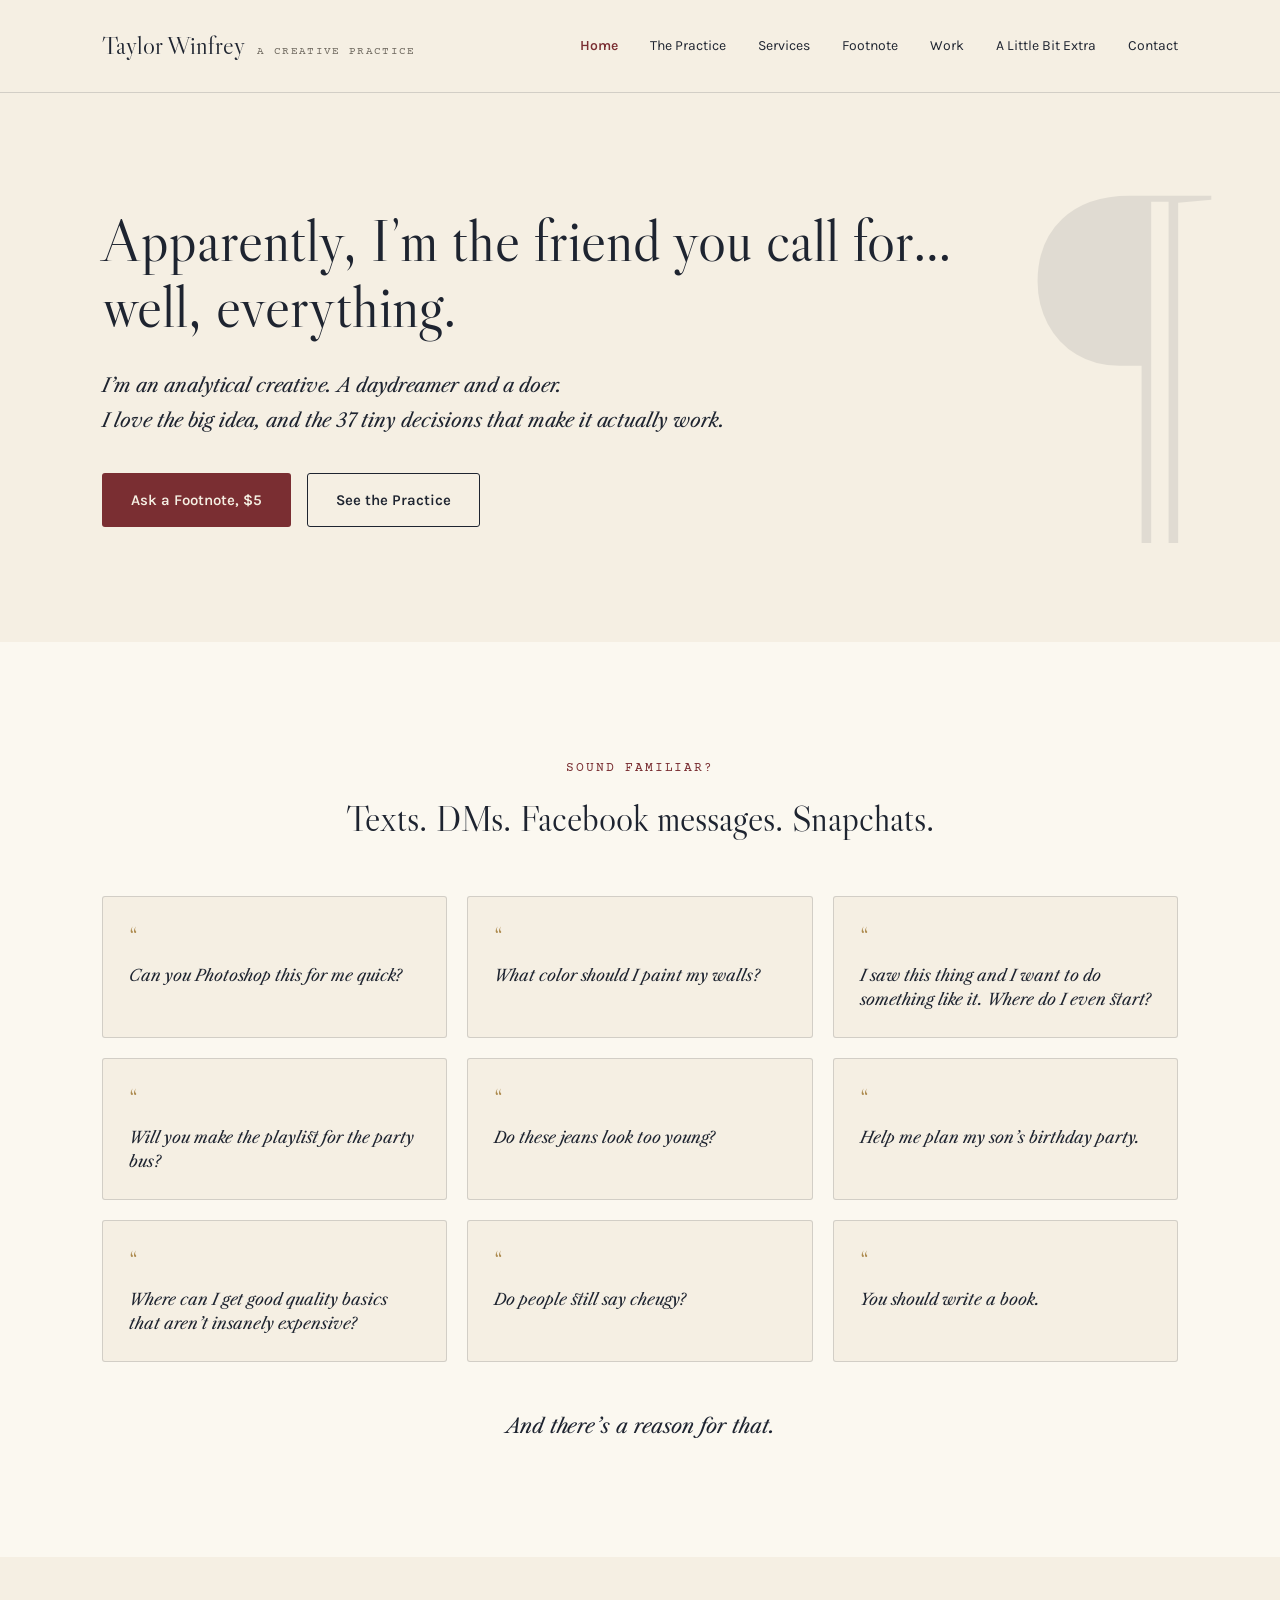
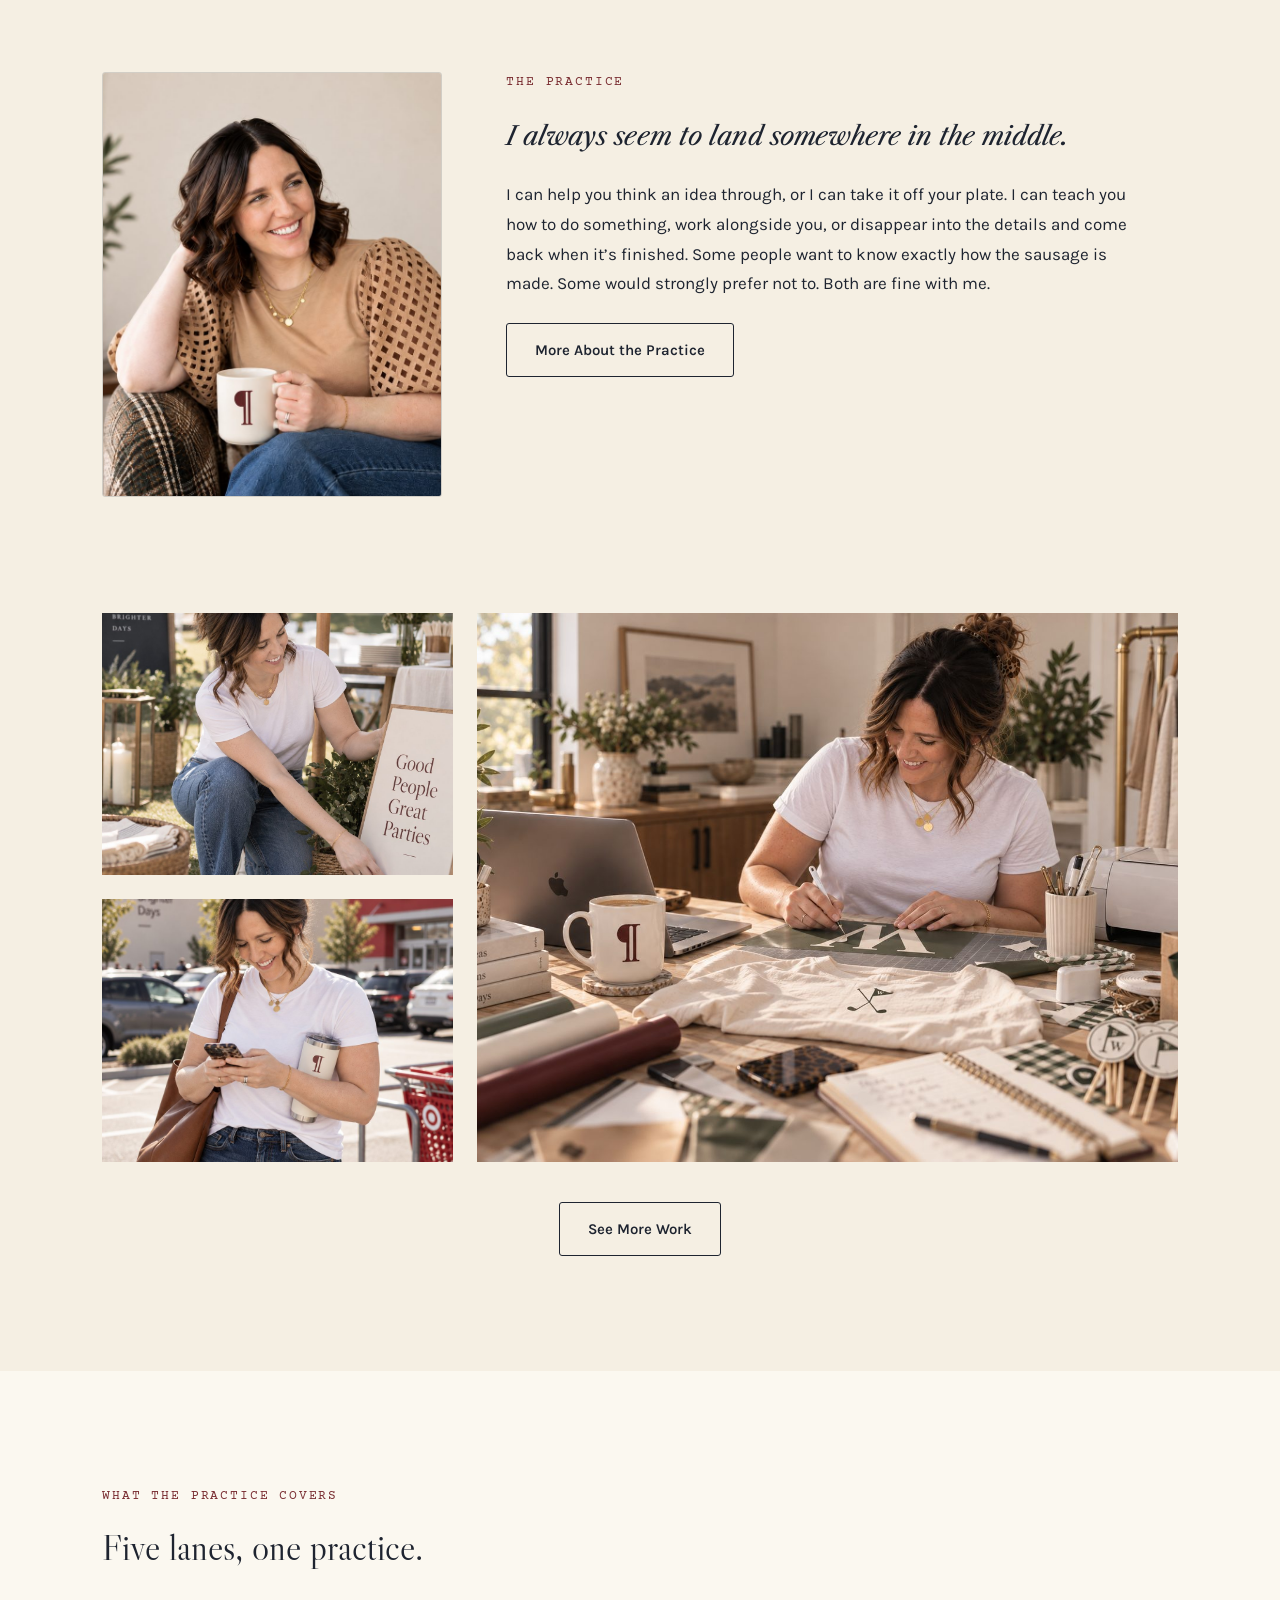
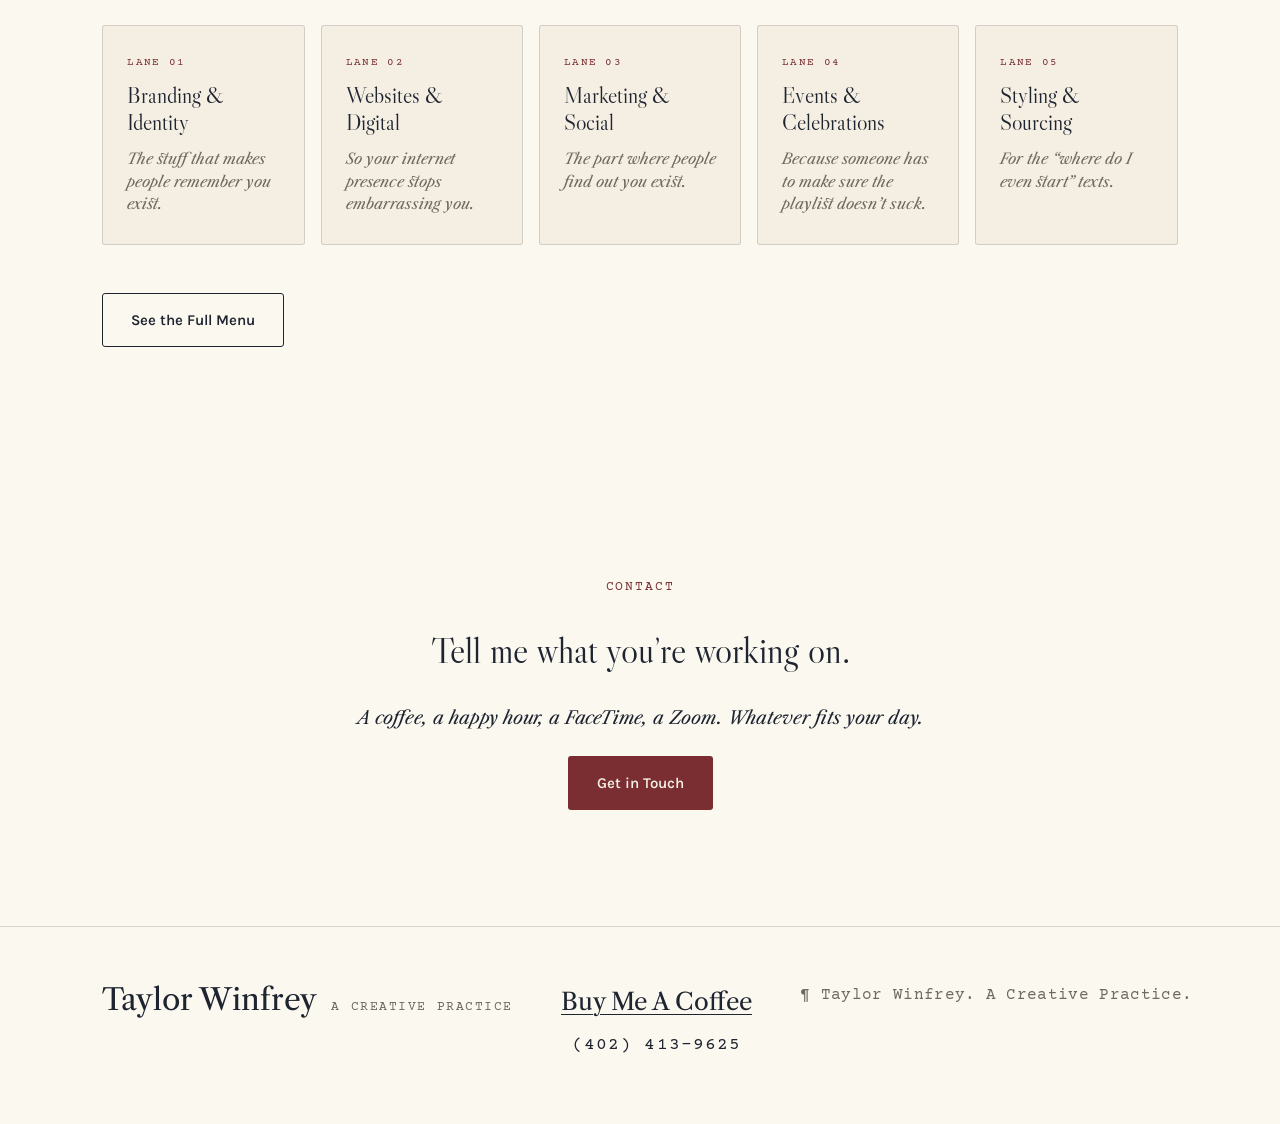
==== index.html @ 97f4c5b9 "SEO: titles, descriptions, canonical and share tags, business schema, sitemap and robots Co-Authored" ====
<!doctype html>
<html lang="en">
<head>
  <meta charset="utf-8">
  <meta name="viewport" content="width=device-width, initial-scale=1">
  <title>Taylor Winfrey | Branding, Marketing &amp; Events in Lincoln, NE</title>
  <meta name="description" content="Taylor Winfrey is an analytical creative in Lincoln, Nebraska. Branding, websites, marketing, social media, event planning and styling, all under one creative practice.">
  <link rel="canonical" href="https://taylorwinfrey.com/">
  <meta property="og:type" content="website">
  <meta property="og:site_name" content="Taylor Winfrey">
  <meta property="og:title" content="Taylor Winfrey | A Creative Practice">
  <meta property="og:description" content="Taylor Winfrey is an analytical creative in Lincoln, Nebraska. Branding, websites, marketing, social media, event planning and styling, all under one creative practice.">
  <meta property="og:url" content="https://taylorwinfrey.com/">
  <meta property="og:image" content="https://taylorwinfrey.com/images/share.jpg">
  <meta property="og:image:width" content="1200">
  <meta property="og:image:height" content="630">
  <meta name="twitter:card" content="summary_large_image">
  <script type="application/ld+json">
{
    "@context": "https://schema.org",
    "@graph": [
      {
        "@type": "ProfessionalService",
        "@id": "https://taylorwinfrey.com/#business",
        "name": "Taylor Winfrey, A Creative Practice",
        "url": "https://taylorwinfrey.com/",
        "image": "https://taylorwinfrey.com/images/share.jpg",
        "logo": "https://taylorwinfrey.com/favicon.svg",
        "telephone": "+1-402-413-9625",
        "email": "taylorwinfreycreativepractice@gmail.com",
        "priceRange": "$$",
        "description": "Branding, websites, marketing, social media, event planning and styling in Lincoln, Nebraska.",
        "address": {
          "@type": "PostalAddress",
          "addressLocality": "Lincoln",
          "addressRegion": "NE",
          "addressCountry": "US"
        },
        "areaServed": [
          {
            "@type": "City",
            "name": "Lincoln, NE"
          },
          {
            "@type": "State",
            "name": "Nebraska"
          }
        ],
        "founder": {
          "@id": "https://taylorwinfrey.com/#taylor"
        },
        "knowsAbout": [
          "Branding",
          "Brand strategy",
          "Logo design",
          "Web design",
          "Social media marketing",
          "Marketing consulting",
          "Event planning",
          "Event styling",
          "Tablescapes"
        ]
      },
      {
        "@type": "Person",
        "@id": "https://taylorwinfrey.com/#taylor",
        "name": "Taylor Winfrey",
        "url": "https://taylorwinfrey.com/",
        "image": "https://taylorwinfrey.com/images/portrait.jpg",
        "jobTitle": "Creative and marketing consultant",
        "worksFor": {
          "@id": "https://taylorwinfrey.com/#business"
        },
        "address": {
          "@type": "PostalAddress",
          "addressLocality": "Lincoln",
          "addressRegion": "NE",
          "addressCountry": "US"
        },
        "sameAs": []
      },
      {
        "@type": "WebSite",
        "@id": "https://taylorwinfrey.com/#site",
        "url": "https://taylorwinfrey.com/",
        "name": "Taylor Winfrey",
        "publisher": {
          "@id": "https://taylorwinfrey.com/#business"
        }
      }
    ]
  }
  </script>
  <link rel="icon" href="favicon.svg" type="image/svg+xml">
  <link rel="preconnect" href="https://fonts.googleapis.com">
  <link rel="preconnect" href="https://fonts.gstatic.com" crossorigin>
  <link rel="stylesheet" href="https://fonts.googleapis.com/css2?family=Libre+Caslon+Display&family=Libre+Caslon+Text:ital,wght@0,400;0,700;1,400&family=Karla:wght@400;500;600;700&family=Courier+Prime:ital,wght@0,400;0,700&display=swap">
  <link rel="stylesheet" href="styles.css?v=202610151559">
</head>
<body>
<div class="wrap">

  <nav class="nav" aria-label="Main">
    <a href="index.html" class="brand">
      <span class="brand__name">Taylor Winfrey</span>
      <span class="brand__tag">A Creative Practice</span>
    </a>
    <div class="nav__links">
      <a href="index.html" aria-current="page">Home</a>
      <a href="practice.html">The Practice</a>
      <a href="services.html">Services</a>
      <a href="footnote.html">Footnote</a>
      <a href="work.html">Work</a>
      <a href="extras.html">A Little Bit Extra</a>
      <a href="contact.html">Contact</a>
    </div>
  </nav>

  <main>

    <!-- Hero -->
    <section class="section has-mark home-hero">
      <div class="mark home-hero__mark" aria-hidden="true">&para;</div>
      <div class="hero__copy stack gap-28">
        <h1>Apparently, I&rsquo;m the friend you call for&hellip; well, everything.</h1>
        <p class="lede-italic">I&rsquo;m an analytical creative. A daydreamer and a doer.<br>I love the big idea, and the 37 tiny decisions that make it actually work.</p>
        <div class="btn-row" style="margin-top: 8px;">
          <a href="footnote.html" class="btn btn--oxblood">Ask a Footnote, $5</a>
          <a href="practice.html" class="btn btn--outline">See the Practice</a>
        </div>
      </div>
    </section>

    <!-- Sound familiar -->
    <section id="familiar" class="section section--card stack gap-48">
      <div class="stack gap-12 center">
        <p class="eyebrow">Sound Familiar?</p>
        <h2 style="font-size: clamp(28px, 3vw, 36px);">Texts. DMs. Facebook messages. Snapchats.</h2>
      </div>
      <div class="quotes">
        <div class="quote"><div class="quote__mark" aria-hidden="true">&ldquo;</div><p>Can you Photoshop this for me quick?</p></div>
        <div class="quote"><div class="quote__mark" aria-hidden="true">&ldquo;</div><p>What color should I paint my walls?</p></div>
        <div class="quote"><div class="quote__mark" aria-hidden="true">&ldquo;</div><p>I saw this thing and I want to do something like it. Where do I even start?</p></div>
        <div class="quote"><div class="quote__mark" aria-hidden="true">&ldquo;</div><p>Will you make the playlist for the party bus?</p></div>
        <div class="quote"><div class="quote__mark" aria-hidden="true">&ldquo;</div><p>Do these jeans look too young?</p></div>
        <div class="quote"><div class="quote__mark" aria-hidden="true">&ldquo;</div><p>Help me plan my son&rsquo;s birthday party.</p></div>
        <div class="quote"><div class="quote__mark" aria-hidden="true">&ldquo;</div><p>Where can I get good quality basics that aren&rsquo;t insanely expensive?</p></div>
        <div class="quote"><div class="quote__mark" aria-hidden="true">&ldquo;</div><p>Do people still say cheugy?</p></div>
        <div class="quote"><div class="quote__mark" aria-hidden="true">&ldquo;</div><p>You should write a book.</p></div>
      </div>
      <p class="lede-italic" style="text-align: center; font-size: 20px;">And there&rsquo;s a reason for that.</p>
    </section>

    <!-- The Practice teaser -->
    <section id="practice" class="section split">
      <div class="frame frame--portrait">
        <img src="images/portrait.jpg" alt="Taylor Winfrey" width="900" height="900">
      </div>
      <div class="stack gap-24" style="max-width: 640px;">
        <p class="eyebrow">The Practice</p>
        <p class="lede-italic" style="font-size: 26px; line-height: 1.5;">I always seem to land somewhere in the middle.</p>
        <p class="body-copy">I can help you think an idea through, or I can take it off your plate. I can teach you how to do something, work alongside you, or disappear into the details and come back when it&rsquo;s finished. Some people want to know exactly how the sausage is made. Some would strongly prefer not to. Both are fine with me.</p>
        <div class="btn-row"><a href="practice.html" class="btn btn--outline">More About the Practice</a></div>
      </div>
    </section>

    <!-- Photo collage -->
    <section class="section collage-wrap" style="padding-top: 0;">
      <div class="collage">
        <div class="frame collage__a"><img src="images/work-outdoor.jpg" alt="Taylor setting up an outdoor event sign" loading="lazy"></div>
        <div class="frame collage__b"><img src="images/hero.jpg" alt="Taylor texting, tumbler in hand" loading="lazy"></div>
        <div class="frame collage__c"><img src="images/work-merch.jpg" alt="Taylor designing custom apparel at her desk" loading="lazy"></div>
      </div>
      <div class="btn-row" style="justify-content: center;"><a href="work.html" class="btn btn--outline">See More Work</a></div>
    </section>

    <!-- Services lanes -->
    <section id="services" class="section section--card stack gap-48">
      <div class="stack gap-12">
        <p class="eyebrow">What the Practice Covers</p>
        <h2 style="font-size: clamp(28px, 3vw, 36px);">Five lanes, one practice.</h2>
      </div>
      <div class="lanes lanes--five">
        <a href="services.html" class="lane lane--link">
          <p class="lane__label">Lane 01</p>
          <h3>Branding &amp; Identity</h3>
          <p class="lane__tag">The stuff that makes people remember you exist.</p>
        </a>
        <a href="services.html" class="lane lane--link">
          <p class="lane__label">Lane 02</p>
          <h3>Websites &amp; Digital</h3>
          <p class="lane__tag">So your internet presence stops embarrassing you.</p>
        </a>
        <a href="services.html" class="lane lane--link">
          <p class="lane__label">Lane 03</p>
          <h3>Marketing &amp; Social</h3>
          <p class="lane__tag">The part where people find out you exist.</p>
        </a>
        <a href="services.html" class="lane lane--link">
          <p class="lane__label">Lane 04</p>
          <h3>Events &amp; Celebrations</h3>
          <p class="lane__tag">Because someone has to make sure the playlist doesn&rsquo;t suck.</p>
        </a>
        <a href="services.html" class="lane lane--link">
          <p class="lane__label">Lane 05</p>
          <h3>Styling &amp; Sourcing</h3>
          <p class="lane__tag">For the &ldquo;where do I even start&rdquo; texts.</p>
        </a>
      </div>
      <div class="btn-row"><a href="services.html" class="btn btn--outline">See the Full Menu</a></div>
    </section>

    <!-- Contact teaser -->
    <section id="contact" class="section section--card stack gap-24 center">
      <p class="eyebrow">Contact</p>
      <h2 style="font-size: clamp(28px, 3vw, 36px);">Tell me what you&rsquo;re working on.</h2>
      <p class="lede-italic" style="font-size: 18px;">A coffee, a happy hour, a FaceTime, a Zoom. Whatever fits your day.</p>
      <div class="btn-row" style="justify-content: center;"><a href="contact.html" class="btn btn--oxblood">Get in Touch</a></div>
    </section>

  </main>

  <footer class="footer">
    <div class="footer__brand">
      <span class="footer__name">Taylor Winfrey</span>
      <span class="footer__tag">A Creative Practice</span>
    </div>
    <div class="footer__links">
      <a href="https://buymeacoffee.com/twinfrey" target="_blank" rel="noopener" class="footer__coffee">Buy Me A Coffee</a>
      <a href="tel:+14024139625" class="footer__phone">(402) 413-9625</a>
    </div>
    <p class="footer__colophon">&para; Taylor Winfrey. A Creative Practice.</p>
  </footer>

</div>
</body>
</html>
---- styles.css ----
/* Taylor Winfrey, A Creative Practice
   Shared styles for every page. Change a color or font here and it updates site wide. */

:root {
  --paper: #F5EFE3;
  --card: #FBF8F0;
  --ink: #1E2430;
  --oxblood: #7A2E32;
  --oxblood-deep: #5E2226;
  --brass: #AD8A4E;
  --bottle: #3E5A46;
  --taupe: #6F695F;           /* darkened from #8A8377 so small text passes contrast */
  --rule: rgba(30, 36, 48, 0.16);
  --paper-soft: rgba(245, 239, 227, 0.8);

  --font-display: 'Libre Caslon Display', Georgia, 'Times New Roman', serif;
  --font-text: 'Libre Caslon Text', Georgia, serif;
  --font-sans: 'Karla', 'Segoe UI', system-ui, sans-serif;
  --font-mono: 'Courier Prime', 'Courier New', monospace;

  --gutter: clamp(20px, 8vw, 120px);
}

* { box-sizing: border-box; }

html { scroll-behavior: smooth; }

body {
  margin: 0;
  background: var(--paper);
  color: var(--ink);
  font-family: var(--font-sans);
  font-size: 17px;
  line-height: 1.6;
  -webkit-font-smoothing: antialiased;
}

img { max-width: 100%; display: block; }

a { color: inherit; text-decoration: none; }
a:focus-visible, button:focus-visible, summary:focus-visible { outline: 2px solid var(--oxblood); outline-offset: 3px; }

h1, h2, h3 { font-family: var(--font-display); font-weight: 400; margin: 0; color: var(--ink); }
p { margin: 0; }

.wrap { max-width: 1440px; margin: 0 auto; }
.section { padding: clamp(64px, 9vw, 120px) var(--gutter); }
.section--card { background: var(--card); }
.section--ink { background: var(--ink); color: var(--paper); }
.section--ink h1, .section--ink h2 { color: var(--paper); }

.eyebrow {
  font-family: var(--font-mono);
  font-size: 13px;
  letter-spacing: 0.14em;
  text-transform: uppercase;
  color: var(--oxblood);
}
.section--ink .eyebrow { color: var(--brass); }

.lede-italic { font-family: var(--font-text); font-style: italic; }

.stack { display: flex; flex-direction: column; }
.gap-12 { gap: 12px; } .gap-20 { gap: 20px; } .gap-24 { gap: 24px; } .gap-28 { gap: 28px; } .gap-40 { gap: 40px; } .gap-48 { gap: 48px; }
.center { text-align: center; align-items: center; }

/* ---------- Nav ---------- */
.nav {
  display: flex;
  align-items: center;
  justify-content: space-between;
  flex-wrap: wrap;
  gap: 16px 36px;
  padding: 26px var(--gutter);
  border-bottom: 1px solid var(--rule);
  background: var(--paper);
}
.brand { display: flex; align-items: baseline; gap: 12px; flex-wrap: wrap; }
.brand__name { font-family: var(--font-display); font-size: 25px; }
.brand__tag, .footer__tag {
  font-family: var(--font-mono);
  font-size: 11px;
  letter-spacing: 0.12em;
  text-transform: uppercase;
  color: var(--taupe);
}
.nav__links { display: flex; flex-wrap: wrap; gap: 8px 32px; }
.nav__links a { font-size: 14px; padding: 6px 0; }
.nav__links a:hover { color: var(--oxblood); }
.nav__links a[aria-current="page"], .nav__links a.is-accent { color: var(--oxblood); font-weight: 600; }

/* ---------- Buttons ---------- */
.btn {
  display: inline-flex;
  align-items: center;
  min-height: 48px;
  padding: 14px 28px;
  border-radius: 3px;
  font-family: var(--font-sans);
  font-weight: 600;
  font-size: 15px;
  border: 1px solid transparent;
  transition: background 0.15s ease, color 0.15s ease;
}
.btn--oxblood { background: var(--oxblood); color: var(--paper); }
.btn--oxblood:hover { background: var(--oxblood-deep); }
.btn--outline { border-color: var(--ink); color: var(--ink); }
.btn--outline:hover { background: var(--ink); color: var(--paper); }
.btn--brass { background: var(--brass); color: var(--ink); }
.btn--brass:hover { background: #c19d60; }
.btn-row { display: flex; gap: 16px; flex-wrap: wrap; }

/* ---------- Pilcrow watermark ---------- */
.has-mark { position: relative; overflow: hidden; }
.mark {
  position: absolute;
  font-family: var(--font-display);
  line-height: 1;
  color: var(--oxblood);
  opacity: 0.05;
  pointer-events: none;
  user-select: none;
}
.has-mark > *:not(.mark) { position: relative; }

/* ---------- Hero ---------- */
.hero { display: flex; align-items: center; gap: 72px; }
.hero__copy { max-width: 540px; flex-shrink: 0; }
.hero__copy h1 { font-size: clamp(36px, 4.6vw, 54px); line-height: 1.12; }
.hero__copy p { font-size: 18px; line-height: 1.65; }
.hero__photo { flex-grow: 1; display: flex; justify-content: center; }
.hero__photo img {
  width: 100%;
  max-width: 400px;
  height: auto;
  aspect-ratio: 4 / 5;
  object-fit: cover;
  border-radius: 4px;
  box-shadow: 0 28px 56px rgba(30, 36, 48, 0.2);
}

.page-hero { display: flex; gap: 72px; align-items: flex-start; }
.page-hero h1 { font-size: clamp(36px, 4.2vw, 50px); line-height: 1.15; }
.page-hero p.body { font-size: 18px; line-height: 1.75; }

/* ---------- Quote cards ---------- */
.quotes { display: grid; grid-template-columns: repeat(3, 1fr); gap: 20px; }
.quote {
  padding: 26px;
  background: var(--paper);
  border: 1px solid var(--rule);
  border-radius: 3px;
  display: flex;
  flex-direction: column;
  gap: 10px;
}
.quote__mark { font-family: var(--font-display); font-size: 30px; color: var(--brass); line-height: 1; }
.quote p { font-family: var(--font-text); font-style: italic; font-size: 16px; line-height: 1.5; }

/* ---------- Photo frames ---------- */
.frame { border-radius: 3px; overflow: hidden; border: 1px solid var(--rule); }
.frame img { width: 100%; height: 100%; object-fit: cover; }
.frame--portrait { width: 340px; flex-shrink: 0; aspect-ratio: 4 / 5; }

/* ---------- Two column split ---------- */
.split { display: flex; gap: 64px; align-items: flex-start; }
.split--even > * { flex: 1; }
.body-copy { font-size: 17px; line-height: 1.75; }

/* ---------- Lanes ---------- */
.lanes { display: grid; grid-template-columns: 1fr 1fr; gap: 32px; }
.lane {
  padding: 40px;
  background: var(--paper);
  border: 1px solid var(--rule);
  border-radius: 3px;
  display: flex;
  flex-direction: column;
  gap: 18px;
}
.lane__label { font-family: var(--font-mono); font-size: 11px; letter-spacing: 0.12em; text-transform: uppercase; }
.lane h3 { font-size: 27px; }
.lane ul { margin: 0; padding-left: 20px; display: flex; flex-direction: column; gap: 8px; font-size: 15px; line-height: 1.5; }
.lane__note { font-family: var(--font-mono); font-size: 12px; color: var(--taupe); margin-top: 6px; }

/* ---------- Footnote pricing ---------- */
.price-cards { display: flex; gap: 24px; flex-wrap: wrap; justify-content: center; margin-top: 12px; }
.price-card {
  width: 270px;
  padding: 30px;
  border: 1px solid rgba(245, 239, 227, 0.25);
  border-radius: 3px;
  display: flex;
  flex-direction: column;
  gap: 10px;
  text-align: left;
}
.price-card--featured { border-color: var(--brass); }
.price-card__label { font-family: var(--font-mono); font-size: 11px; letter-spacing: 0.1em; text-transform: uppercase; color: var(--brass); }
.price-card__price { font-family: var(--font-display); font-size: 38px; color: var(--paper); }
.price-card__note { font-size: 14px; line-height: 1.5; color: rgba(245, 239, 227, 0.8); }
.muted-on-ink { color: var(--paper-soft); }
.placeholder-on-ink { font-family: var(--font-mono); font-size: 11px; color: rgba(245, 239, 227, 0.55); }

/* ---------- Work grid ---------- */
.work { display: grid; grid-template-columns: repeat(2, 1fr); gap: 24px; }
.work figure { margin: 0; display: flex; flex-direction: column; gap: 12px; }
.work .frame { aspect-ratio: 4 / 3; }
.work figcaption { font-family: var(--font-text); font-style: italic; font-size: 16px; }

/* ---------- Contact ---------- */
.contact-form {
  width: 100%;
  max-width: 720px;
  min-height: 200px;
  border: 1px dashed var(--rule);
  border-radius: 3px;
  display: flex;
  align-items: center;
  justify-content: center;
  padding: 24px;
  font-family: var(--font-mono);
  font-size: 13px;
  color: var(--taupe);
  text-align: center;
}
.contact-form iframe { width: 100%; min-height: 900px; border: 0; }
.contact-form--live { border: 1px solid var(--rule); background: #fff; padding: 0; overflow: hidden; }
.contact-form--live iframe { display: block; height: 1550px; }
@media (max-width: 680px) { .contact-form--live iframe { height: 1800px; } }

/* ---------- Services accordion ---------- */
.menu details { border-top: 1px solid var(--rule); }
.menu details:last-of-type { border-bottom: 1px solid var(--rule); }
.menu summary {
  list-style: none;
  cursor: pointer;
  display: flex;
  align-items: center;
  justify-content: space-between;
  gap: 16px;
  padding: 30px 4px;
}
.menu summary::-webkit-details-marker { display: none; }
.menu summary h2 { font-size: 28px; }
.menu summary p { font-family: var(--font-text); font-style: italic; font-size: 15px; color: var(--taupe); margin-top: 6px; }
.chev { font-family: var(--font-display); font-size: 22px; color: var(--oxblood); transition: transform 0.15s ease; flex-shrink: 0; }
.menu details[open] .chev { transform: rotate(180deg); }
.menu__items { padding: 0 4px 32px; }
.menu__row {
  display: flex;
  justify-content: space-between;
  gap: 16px;
  padding: 12px 0;
  border-top: 1px solid var(--rule);
  font-size: 16px;
}
.menu__price { color: var(--taupe); font-family: var(--font-mono); font-size: 13px; white-space: nowrap; }

/* ---------- Footer ---------- */
.footer {
  padding: 56px var(--gutter);
  border-top: 1px solid var(--rule);
  display: flex;
  justify-content: space-between;
  align-items: flex-start;
  flex-wrap: wrap;
  gap: 32px 40px;
}
.footer__name { font-family: var(--font-display); font-size: 20px; }
.footer__links { display: flex; flex-direction: column; gap: 8px; font-size: 14px; }
.footer__links a:hover { color: var(--oxblood); }
.footer__colophon { font-family: var(--font-mono); font-size: 11px; color: var(--taupe); }

/* ---------- Gluten free guide (gluten-free.html) ---------- */
.gf { display: flex; flex-direction: column; gap: 48px; }
.gf__tools { display: flex; flex-direction: column; gap: 14px; max-width: 820px; padding-bottom: 28px; border-bottom: 1px solid var(--rule); }
.gf__search {
  width: 100%;
  font: inherit;
  font-size: 16px;
  color: var(--ink);
  background: var(--paper);
  border: 1px solid var(--rule);
  border-radius: 3px;
  padding: 12px 14px;
}
.gf__search::placeholder { color: var(--taupe); }
.gf__search:focus-visible { outline: 2px solid var(--oxblood); outline-offset: 2px; }
.gf__filters { display: flex; flex-wrap: wrap; gap: 8px; }
.gf__filters button {
  font-family: var(--font-mono);
  font-size: 12px;
  letter-spacing: 0.08em;
  text-transform: uppercase;
  color: var(--ink);
  background: transparent;
  border: 1px solid var(--ink);
  border-radius: 3px;
  padding: 8px 12px;
  cursor: pointer;
  transition: background 0.15s ease, color 0.15s ease;
}
.gf__filters button:hover { background: var(--ink); color: var(--paper); }
.gf__filters button[aria-pressed="true"] { background: var(--oxblood); border-color: var(--oxblood); color: var(--paper); }

.gf__list { display: grid; grid-template-columns: 1fr 1fr; gap: 56px 64px; align-items: start; }
.gf__group { display: flex; flex-direction: column; gap: 6px; min-width: 0; }
.gf__head { display: flex; align-items: baseline; justify-content: space-between; gap: 16px; padding-bottom: 8px; }
.gf__head h2 { font-size: 30px; }
.gf__count { font-family: var(--font-mono); font-size: 12px; color: var(--taupe); white-space: nowrap; }
.gf__places { list-style: none; margin: 0; padding: 0; }
.gf__places > li { display: grid; grid-template-columns: 20px 1fr; gap: 6px; padding: 16px 0; border-top: 1px solid var(--rule); }
.gf__star { font-family: var(--font-display); font-size: 20px; line-height: 1.3; color: var(--brass); }
.gf__body { display: flex; flex-direction: column; gap: 6px; min-width: 0; }
.gf__top { display: flex; justify-content: space-between; align-items: baseline; gap: 4px 16px; flex-wrap: wrap; }
.gf__name { font-family: var(--font-text); font-size: 19px; }
.gf__links { display: flex; gap: 16px; font-family: var(--font-mono); font-size: 12px; letter-spacing: 0.06em; text-transform: uppercase; }
.gf__links a { color: var(--oxblood); border-bottom: 1px solid currentColor; }
.gf__links a:hover { color: var(--oxblood-deep); }
.gf__chips { display: flex; flex-wrap: wrap; gap: 6px; }
.gf__chip { font-family: var(--font-mono); font-size: 12px; color: var(--oxblood); border: 1px solid var(--oxblood); border-radius: 3px; padding: 1px 8px; }
.gf__note { font-size: 15px; color: var(--taupe); }
.gf__addr { list-style: none; margin: 0; padding: 0; display: flex; flex-direction: column; gap: 2px; font-size: 15px; }
.gf__addr a { color: var(--taupe); }
.gf__addr a:hover { color: var(--oxblood); text-decoration: underline; }
.gf__addr b { color: var(--ink); font-weight: 600; }
.gf__empty { font-family: var(--font-text); font-style: italic; color: var(--taupe); grid-column: 1 / -1; }
.gf__fine { display: flex; flex-direction: column; gap: 6px; font-family: var(--font-mono); font-size: 12px; color: var(--taupe); padding-top: 24px; border-top: 1px solid var(--rule); }

.gf-map__frame { border: 1px solid var(--rule); border-radius: 3px; overflow: hidden; background: var(--paper); }
.gf-map__frame iframe { display: block; width: 100%; height: 520px; border: 0; }

@media (max-width: 900px) {
  .gf__list { grid-template-columns: 1fr; }
  .gf-map__frame iframe { height: 420px; }
}

/* ---------- Responsive ---------- */
@media (max-width: 1000px) {
  .hero, .page-hero, .split { flex-direction: column; gap: 40px; }
  .hero__copy { max-width: none; }
  .hero__photo { justify-content: flex-start; }
  .frame--portrait { width: 100%; max-width: 360px; }
  .quotes { grid-template-columns: repeat(2, 1fr); }
}

@media (max-width: 680px) {
  body { font-size: 16px; }
  .quotes, .lanes, .work { grid-template-columns: 1fr; }
  .lane { padding: 28px; }
  .nav__links { gap: 4px 22px; }
  .menu__row { flex-direction: column; gap: 2px; }
  .price-card { width: 100%; }
  .hero__photo img { max-width: 320px; }
  .mark { font-size: 240px !important; }
}

/* ---------- A Little Bit Extra (extras.html) ---------- */
.extras { list-style: none; margin: 0; padding: 0; max-width: 900px; }
.extra {
  display: grid;
  grid-template-columns: 120px 1fr;
  gap: 8px 32px;
  padding: 36px 0;
  border-top: 1px solid var(--rule);
}
.extra:last-child { border-bottom: 1px solid var(--rule); }
.extra__no { font-family: var(--font-mono); font-size: 13px; letter-spacing: 0.1em; text-transform: uppercase; color: var(--oxblood); padding-top: 6px; }
.extra__body { display: flex; flex-direction: column; gap: 10px; min-width: 0; }
.extra__label { font-family: var(--font-mono); font-size: 12px; letter-spacing: 0.12em; text-transform: uppercase; color: var(--taupe); }
.extra__title { font-size: clamp(26px, 2.8vw, 34px); line-height: 1.2; }
.extra__title a:hover { color: var(--oxblood); }
.extra__blurb { font-family: var(--font-text); font-style: italic; font-size: 17px; line-height: 1.6; max-width: 620px; }
.extra__more { align-self: flex-start; margin-top: 4px; font-weight: 600; font-size: 15px; color: var(--oxblood); border-bottom: 1px solid currentColor; padding: 4px 0; }
.extra__more:hover { color: var(--oxblood-deep); }
.extras__soon { margin-top: 32px; font-family: var(--font-text); font-style: italic; color: var(--taupe); }
.crumb { align-self: flex-start; font-family: var(--font-mono); font-size: 12px; letter-spacing: 0.1em; text-transform: uppercase; color: var(--taupe); }
.crumb:hover { color: var(--oxblood); }

@media (max-width: 680px) {
  .extra { grid-template-columns: 1fr; padding: 28px 0; }
  .extra__no { padding-top: 0; }
}

/* ---------- Contact page (contact.html) ---------- */
.photo-hero {
  position: relative;
  min-height: clamp(320px, 52vw, 640px);
  display: flex;
  align-items: center;
  justify-content: center;
  background-size: cover;
  background-position: center 30%;
  padding: 48px var(--gutter);
}
.photo-hero::before { content: ""; position: absolute; inset: 0; background: rgba(30, 36, 48, 0.42); }
.photo-hero h1 { position: relative; color: var(--paper); font-size: clamp(48px, 7vw, 96px); text-align: center; text-shadow: 0 2px 24px rgba(30, 36, 48, 0.35); }
.contact-hours { display: flex; flex-direction: column; align-items: center; text-align: center; gap: 36px; }
.contact-hours__title { font-family: var(--font-text); font-style: italic; font-size: clamp(30px, 3.4vw, 44px); color: #8C6E3B; }
.contact-hours__body {
  width: 100%;
  max-width: 1100px;
  border-top: 1px solid var(--rule);
  border-bottom: 1px solid var(--rule);
  padding: 48px 0;
  display: flex;
  flex-direction: column;
  align-items: center;
  gap: 24px;
  font-size: 18px;
}
.contact-hours__call { font-family: var(--font-text); font-size: clamp(22px, 2.4vw, 30px); line-height: 1.35; color: var(--bottle); }
.contact-hours__call a:hover { color: var(--oxblood); }
.contact-hours__email { font-size: 16px; color: var(--taupe); }
.contact-hours__email a { color: var(--oxblood); text-decoration: underline; overflow-wrap: anywhere; }

/* ---------- Footer (matches the Google Sites version) ---------- */
.footer {
  background: var(--card);
  display: grid;
  grid-template-columns: 1fr auto 1fr;
  align-items: start;
  gap: 32px 48px;
  padding: 56px var(--gutter) 64px;
}
.footer__brand { display: flex; flex-direction: column; gap: 14px; }
.footer__name { font-family: var(--font-text); font-size: 30px; line-height: 1.1; }
.footer__tag { font-size: 13px; }
.footer__links { align-items: center; gap: 10px; text-align: center; }
.footer__coffee { font-family: var(--font-text); font-size: 24px; text-decoration: underline; text-underline-offset: 4px; text-decoration-thickness: 1px; }
.footer__phone { font-family: var(--font-mono); font-size: 18px; letter-spacing: 0.06em; }
.footer__colophon { justify-self: end; text-align: right; max-width: 320px; font-size: 16px; line-height: 1.6; letter-spacing: 0.02em; }

@media (max-width: 760px) {
  .footer { grid-template-columns: 1fr; justify-items: center; text-align: center; }
  .footer__brand { align-items: center; }
  .footer__colophon { justify-self: center; text-align: center; }
}

/* Practice page photo: square, larger, pushed right like the Google Sites version */
.practice-photo { width: min(440px, 38vw); aspect-ratio: 1 / 1; margin-left: auto; border: 0; border-radius: 0; }
@media (max-width: 1000px) { .practice-photo { width: 100%; max-width: 420px; margin-left: 0; } }

.photo-hero--short { min-height: clamp(260px, 34vw, 500px); background-position: center 55%; }

/* ---------- Homepage hero: big pilcrow, no photo ---------- */
.home-hero { min-height: clamp(420px, 42vw, 600px); display: flex; align-items: center; }
.home-hero .hero__copy { max-width: 860px; position: relative; }
.home-hero h1 { font-size: clamp(38px, 4.6vw, 64px); line-height: 1.12; }
.home-hero .lede-italic { font-size: clamp(17px, 1.5vw, 20px); line-height: 1.8; }
.home-hero__mark { top: 6%; right: 4%; font-size: clamp(260px, 34vw, 520px); color: var(--ink); opacity: 0.09; }

/* ---------- Homepage photo collage ---------- */
.collage { display: grid; grid-template-columns: 1fr 2fr; grid-template-rows: 1fr 1fr; gap: 24px; margin-bottom: 40px; }
.collage .frame { border: 0; border-radius: 0; }
.collage__a, .collage__b { aspect-ratio: 4 / 3; }
.collage__c { grid-column: 2; grid-row: 1 / span 2; }
.collage__a { grid-column: 1; grid-row: 1; }
.collage__b { grid-column: 1; grid-row: 2; }

/* ---------- Work page grid ---------- */
.work-grid { display: grid; grid-template-columns: repeat(3, 1fr); gap: 20px; }
.work-grid .frame { aspect-ratio: 4 / 5; border: 0; border-radius: 0; }

/* ---------- Footnote steps ---------- */
.steps { display: flex; flex-direction: column; gap: 28px; max-width: 900px; }
.steps__list { list-style: none; margin: 0; padding: 0; display: grid; grid-template-columns: repeat(3, 1fr); gap: 32px; }
.steps__list li { display: flex; flex-direction: column; gap: 10px; padding-top: 18px; border-top: 1px solid var(--rule); }
.steps__no { font-family: var(--font-mono); font-size: 13px; letter-spacing: 0.1em; color: var(--oxblood); }
.steps__list p { font-family: var(--font-text); font-size: 18px; line-height: 1.5; }
.steps__list a { color: var(--oxblood); text-decoration: underline; }

@media (max-width: 800px) {
  .collage { grid-template-columns: 1fr; grid-template-rows: none; }
  .collage__a, .collage__b, .collage__c { grid-column: auto; grid-row: auto; aspect-ratio: 4 / 3; }
  .work-grid { grid-template-columns: 1fr 1fr; gap: 12px; }
  .steps__list { grid-template-columns: 1fr; gap: 20px; }
}

/* Footer brand on one line */
.footer__brand { flex-direction: row; align-items: baseline; flex-wrap: wrap; gap: 6px 14px; }
@media (max-width: 760px) { .footer__brand { justify-content: center; } }

/* Homepage lanes: five linked cards */
.lanes--five { grid-template-columns: repeat(5, 1fr); gap: 16px; }
.lane--link { padding: 28px 24px; gap: 12px; transition: border-color 0.15s ease; }
.lane--link:hover { border-color: var(--oxblood); }
.lane--link .lane__label { color: var(--oxblood); }
.lane--link h3 { font-size: 22px; line-height: 1.2; }
.lane__tag { font-family: var(--font-text); font-style: italic; font-size: 15px; line-height: 1.5; color: var(--taupe); }
@media (max-width: 1100px) { .lanes--five { grid-template-columns: repeat(3, 1fr); } }
@media (max-width: 680px) { .lanes--five { grid-template-columns: 1fr; } }
.footer__colophon { max-width: none; white-space: nowrap; }
@media (max-width: 760px) {
  .footer__brand { flex-wrap: nowrap; gap: 10px; }
  .footer__name { font-size: 24px; white-space: nowrap; }
  .footer__tag { font-size: 10px; white-space: nowrap; }
  .footer__colophon { white-space: normal; font-size: 14px; }
}
.footer { grid-template-columns: auto auto auto; justify-content: space-between; }
.footer__name, .footer__tag { white-space: nowrap; }
@media (max-width: 1200px) { .footer__colophon { white-space: normal; max-width: 260px; } }
@media (max-width: 760px) { .footer { grid-template-columns: 1fr; justify-content: stretch; } .footer__colophon { max-width: none; } }
.footer__coffee, .footer__phone { white-space: nowrap; }
.footer__brand { flex-wrap: nowrap; }
@media (max-width: 1100px) {
  .footer { grid-template-columns: 1fr; justify-content: stretch; justify-items: center; text-align: center; }
  .footer__brand { justify-content: center; }
  .footer__colophon { justify-self: center; text-align: center; max-width: none; white-space: normal; }
}
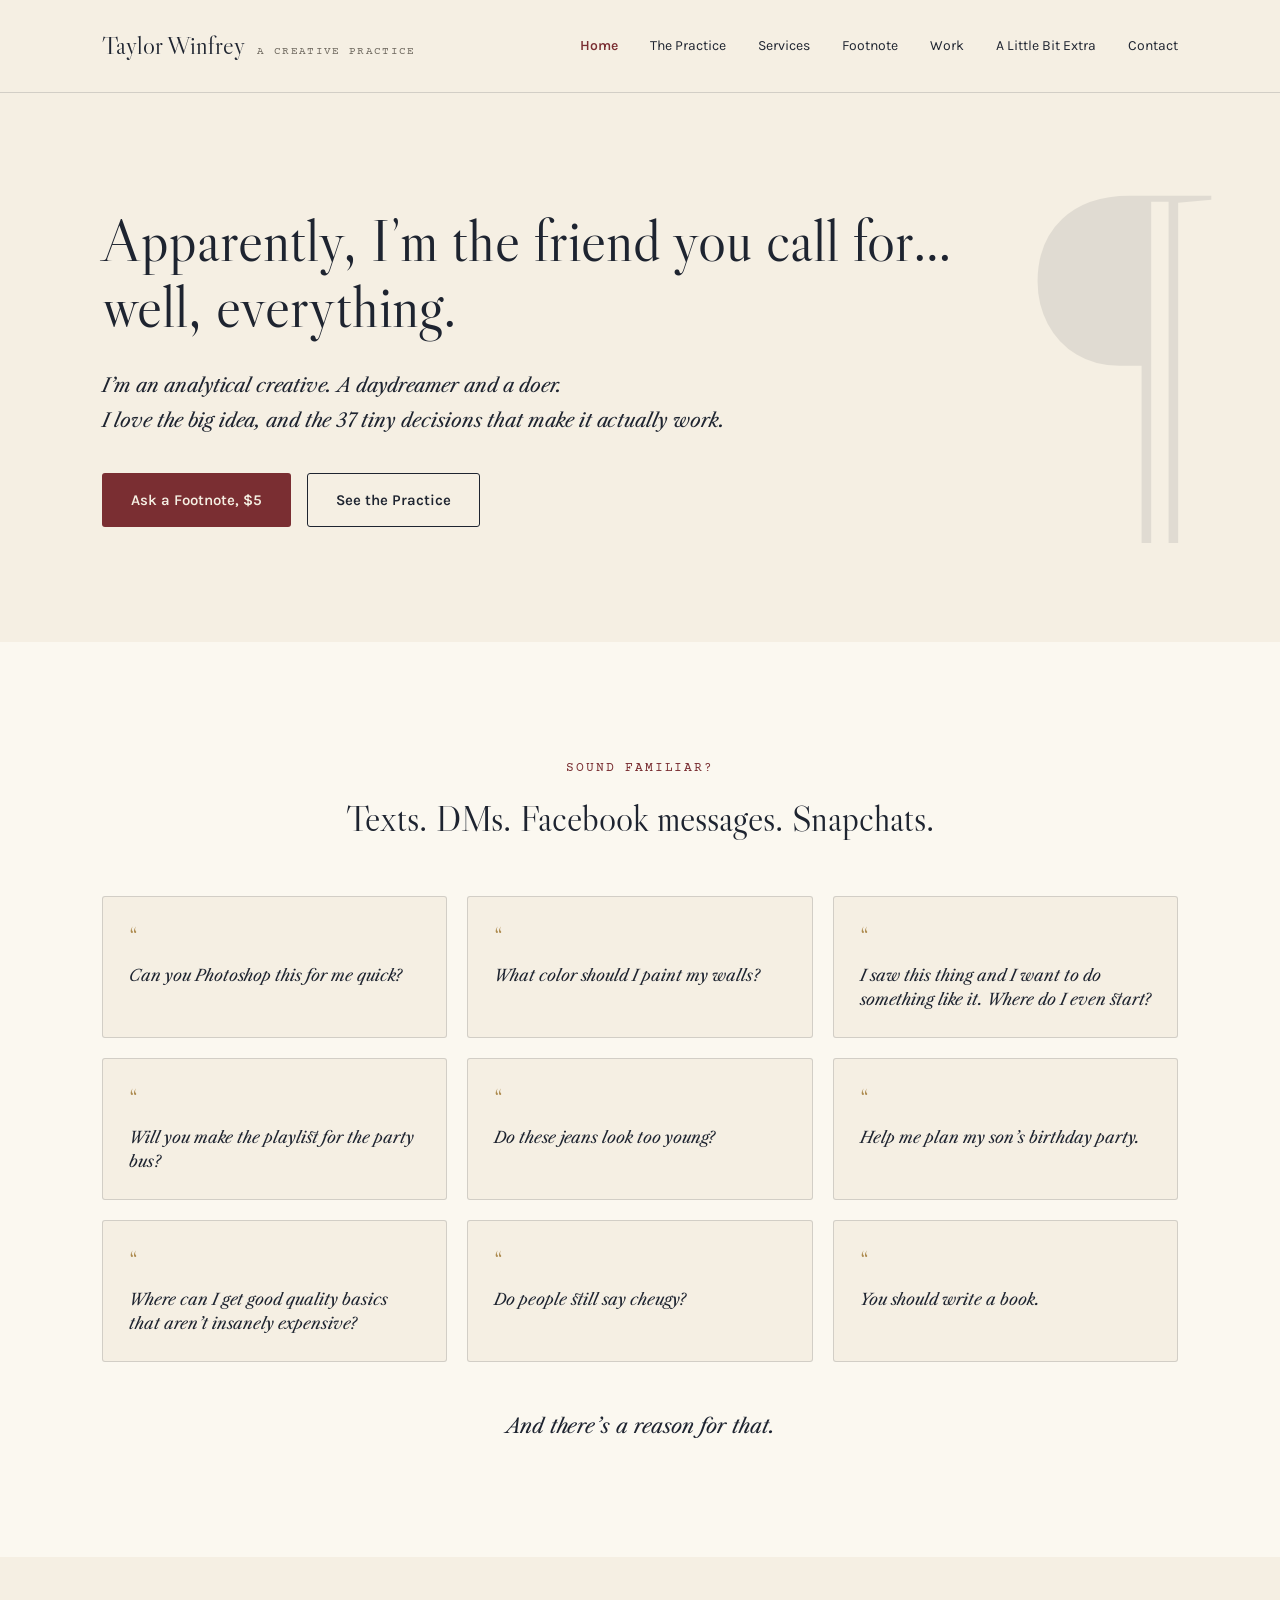
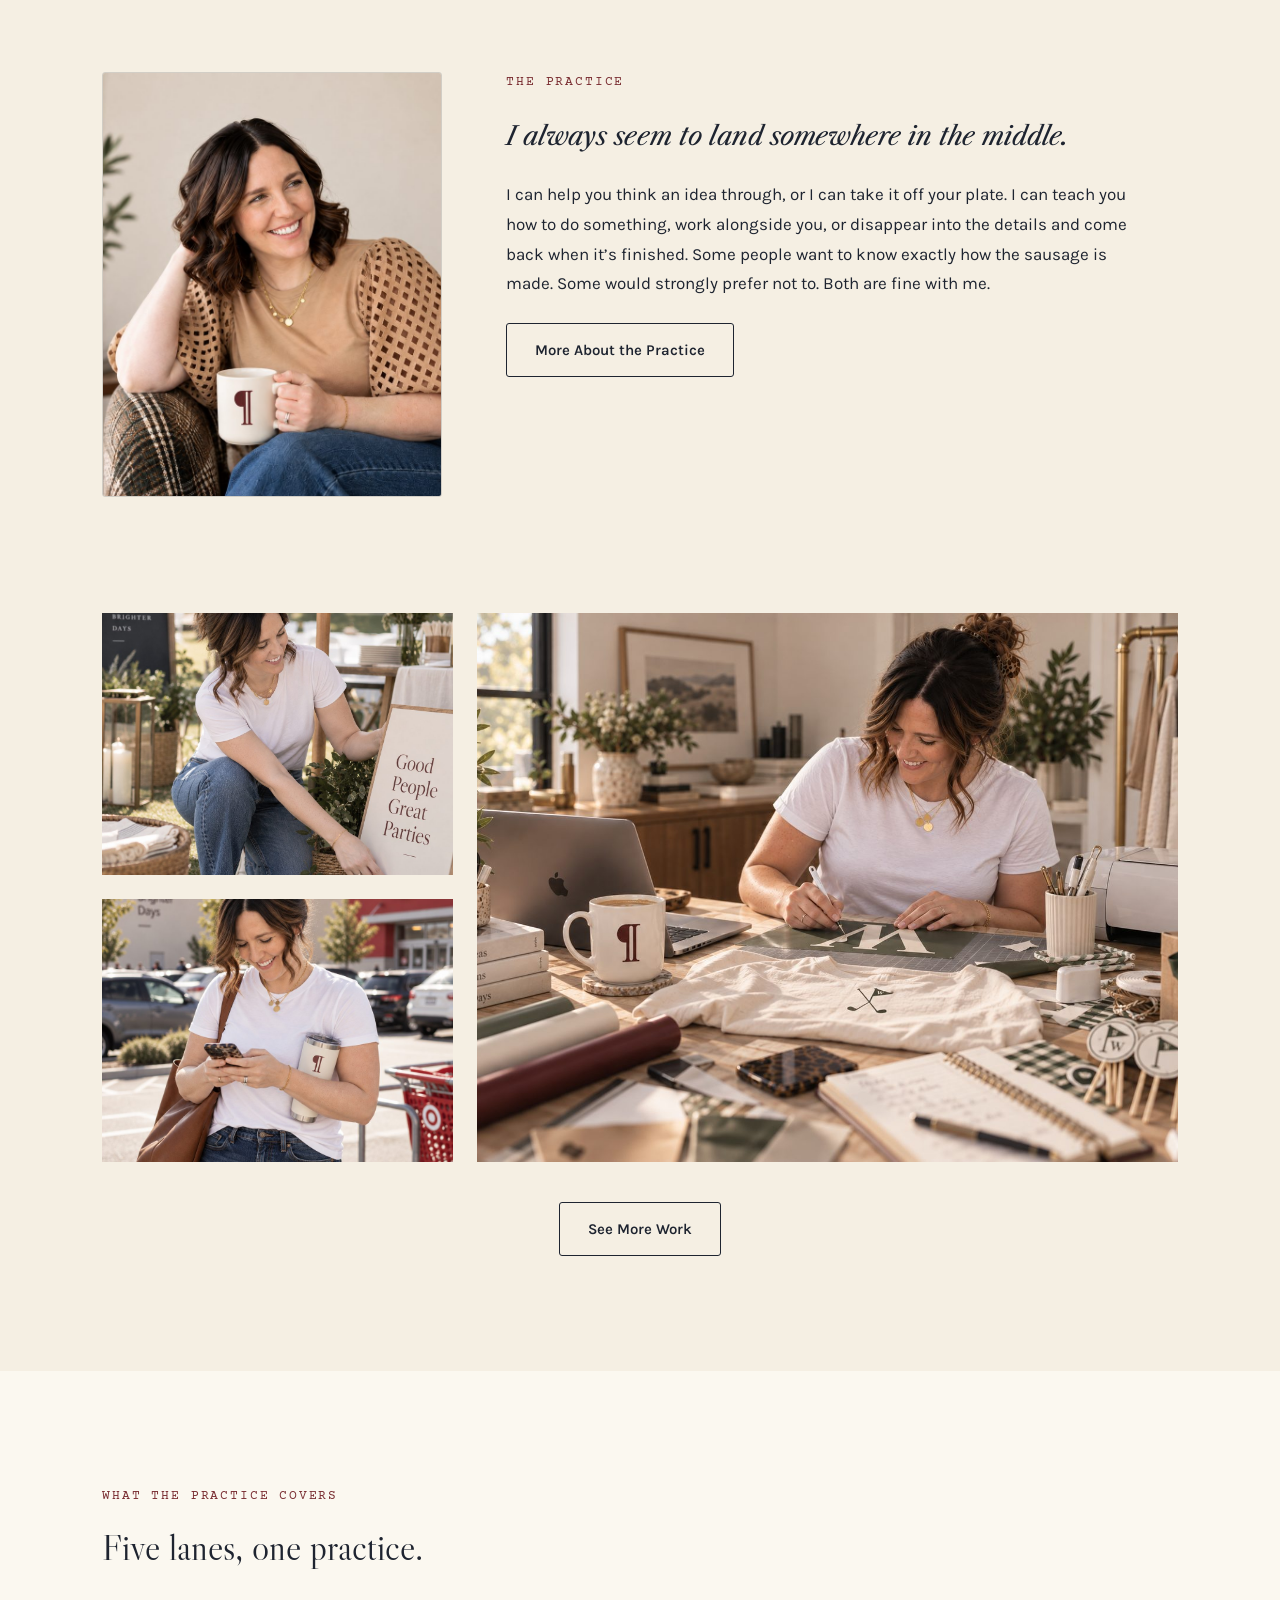
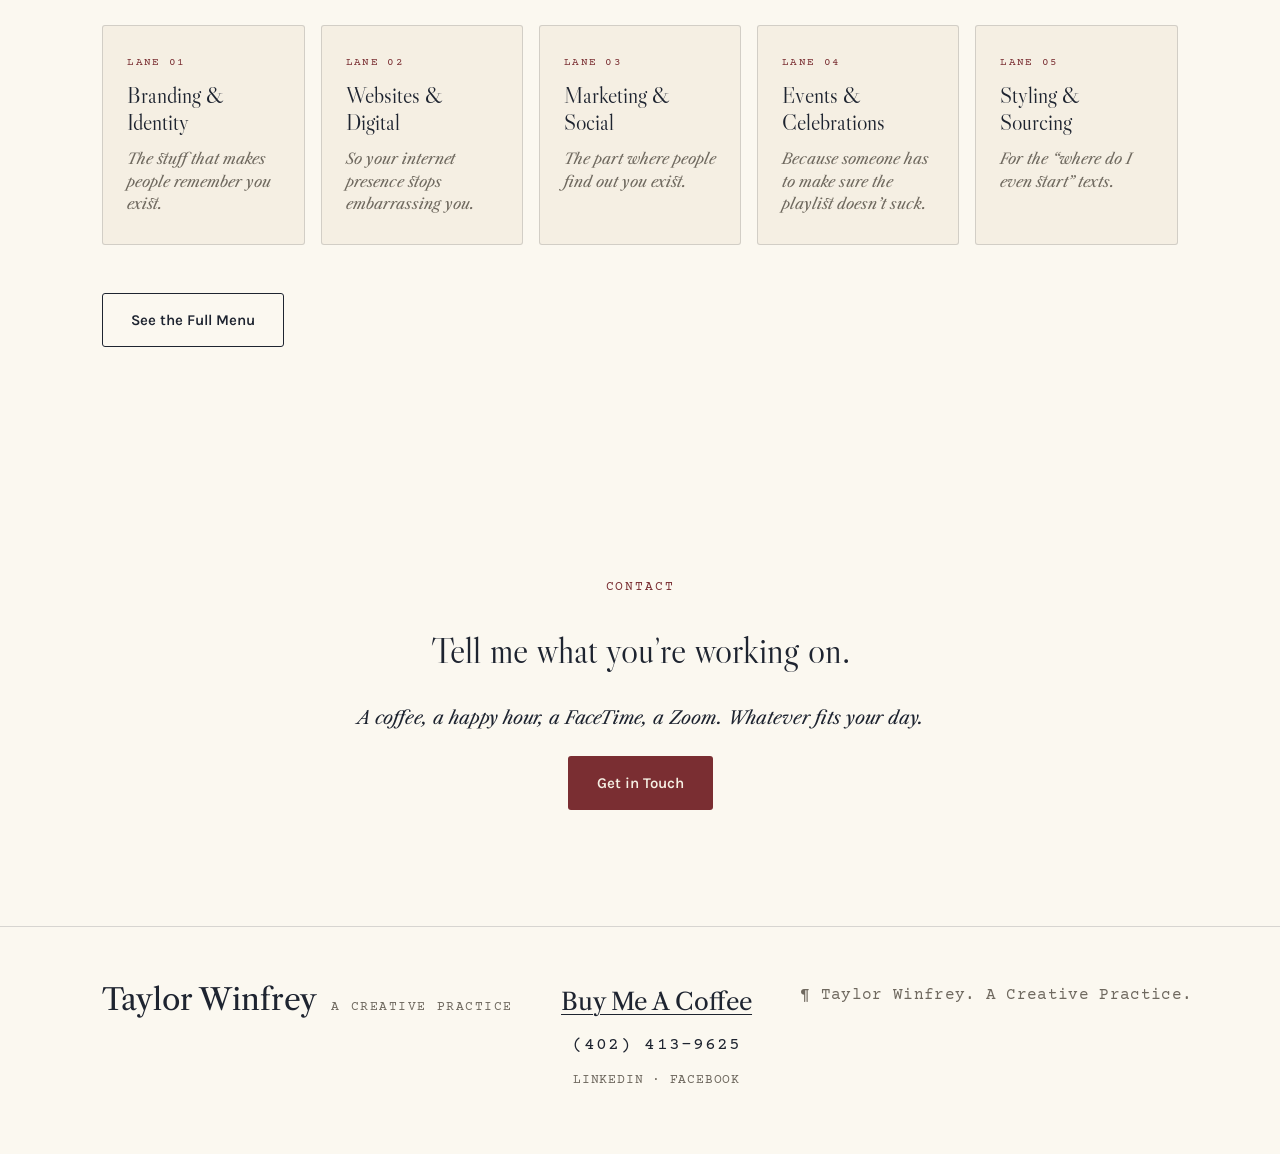
==== commit abf85a23: "Footer LinkedIn and Facebook links, buy me a coffee note on guide and Extras Co-Authored-By: Claude " ====
--- a/index.html
+++ b/index.html
@@ -16,7 +16,7 @@
   <meta property="og:image:height" content="630">
   <meta name="twitter:card" content="summary_large_image">
   <script type="application/ld+json">
-{
+  {
     "@context": "https://schema.org",
     "@graph": [
       {
@@ -77,7 +77,10 @@
           "addressRegion": "NE",
           "addressCountry": "US"
         },
-        "sameAs": []
+        "sameAs": [
+          "https://www.linkedin.com/in/taylorwinfrey",
+          "https://www.facebook.com/tlr.craig"
+        ]
       },
       {
         "@type": "WebSite",
@@ -95,7 +98,7 @@
   <link rel="preconnect" href="https://fonts.googleapis.com">
   <link rel="preconnect" href="https://fonts.gstatic.com" crossorigin>
   <link rel="stylesheet" href="https://fonts.googleapis.com/css2?family=Libre+Caslon+Display&family=Libre+Caslon+Text:ital,wght@0,400;0,700;1,400&family=Karla:wght@400;500;600;700&family=Courier+Prime:ital,wght@0,400;0,700&display=swap">
-  <link rel="stylesheet" href="styles.css?v=202610151559">
+  <link rel="stylesheet" href="styles.css?v=202610161023">
 </head>
 <body>
 <div class="wrap">
@@ -228,6 +231,7 @@
     <div class="footer__links">
       <a href="https://buymeacoffee.com/twinfrey" target="_blank" rel="noopener" class="footer__coffee">Buy Me A Coffee</a>
       <a href="tel:+14024139625" class="footer__phone">(402) 413-9625</a>
+      <span class="footer__social"><a href="https://www.linkedin.com/in/taylorwinfrey" target="_blank" rel="noopener me">LinkedIn</a> <span aria-hidden="true">&middot;</span> <a href="https://www.facebook.com/tlr.craig" target="_blank" rel="noopener me">Facebook</a></span>
     </div>
     <p class="footer__colophon">&para; Taylor Winfrey. A Creative Practice.</p>
   </footer>
--- a/styles.css
+++ b/styles.css
@@ -509,3 +509,13 @@
   .footer__brand { justify-content: center; }
   .footer__colophon { justify-self: center; text-align: center; max-width: none; white-space: normal; }
 }
+
+/* Social links in footer */
+.footer__social { font-family: var(--font-mono); font-size: 13px; letter-spacing: 0.06em; text-transform: uppercase; color: var(--taupe); white-space: nowrap; }
+.footer__social a:hover { color: var(--oxblood); }
+
+/* "Buy me a coffee" note on the guide and Extras pages */
+.coffee-note { padding-top: 48px; padding-bottom: 48px; text-align: center; border-top: 1px solid var(--rule); }
+.coffee-note p { font-family: var(--font-text); font-style: italic; font-size: clamp(18px, 1.8vw, 22px); }
+.coffee-note a { color: var(--oxblood); text-decoration: underline; text-underline-offset: 3px; }
+.coffee-note span { color: var(--brass); margin-left: 6px; font-style: normal; }
